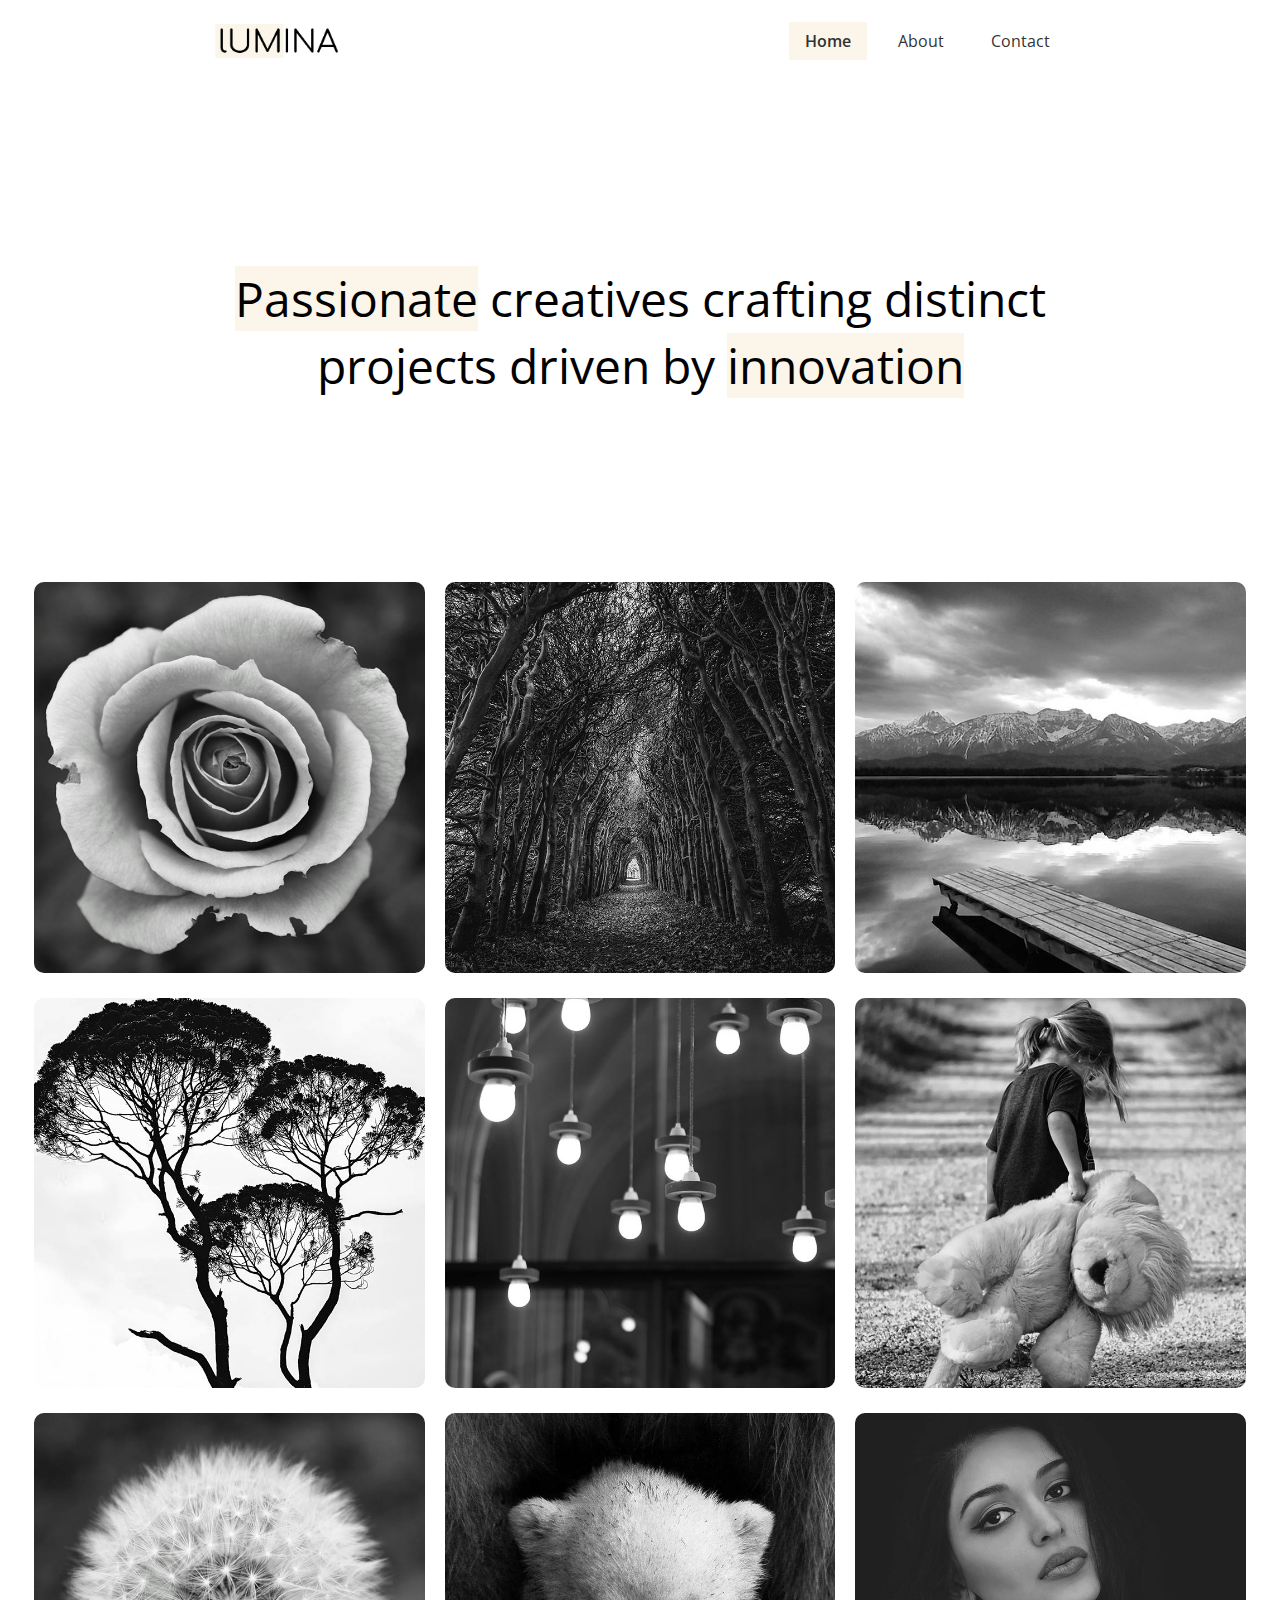
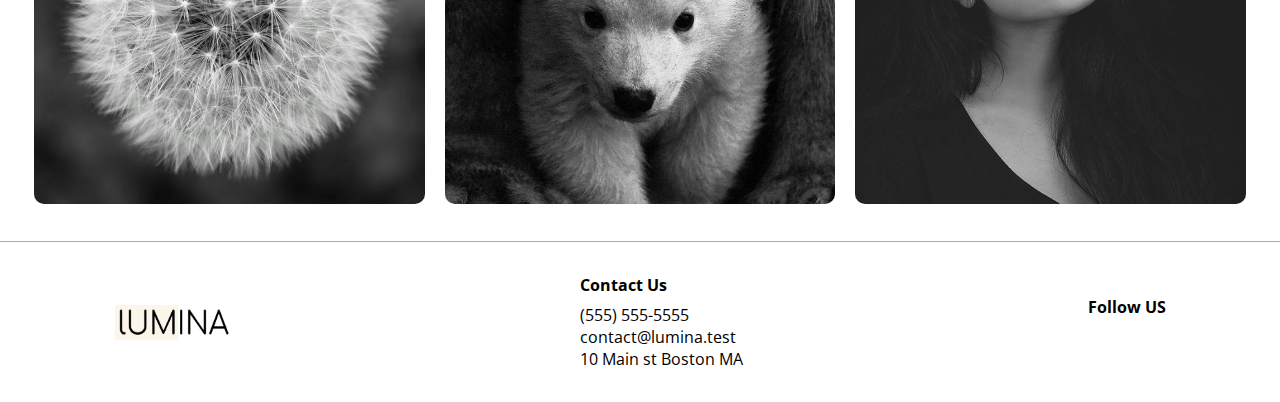
==== index.html @ c8221b19 "Home page upload" ====
<!DOCTYPE html>
<html lang="en">
<head>
  <meta charset="UTF-8">
  <meta name="viewport" content="width=device-width, initial-scale=1.0">
  <link rel="preconnect" href="https://fonts.googleapis.com">
    <link rel="preconnect" href="https://fonts.gstatic.com" crossorigin>
    <link href="https://fonts.googleapis.com/css2?family=Open+Sans:ital,wght@0,300..800;1,300..800&display=swap" rel="stylesheet">
    <link rel="stylesheet" href="https://cdnjs.cloudflare.com/ajax/libs/font-awesome/6.6.0/css/all.min.css" integrity="sha512-Kc323vGBEqzTmouAECnVceyQqyqdsSiqLQISBL29aUW4U/M7pSPA/gEUZQqv1cwx4OnYxTxve5UMg5GT6L4JJg==" crossorigin="anonymous" referrerpolicy="no-referrer" />
  <link rel="stylesheet" href="./css/styles.css">
  <title>Lumina Creative</title>
</head>
<body>
  <!-- header -->
  <header class="header">
    <div class="container container-sm header-flex">
      <img src="./images/logo.png" alt="lumina creatives" class="logo">
      <ul class="main-menu">
        <li><a class="current" href="./index.html">Home</a></li>
        <li><a href="./about.html">About</a></li>
        <li><a href="./contact.html">Contact</a></li>
      </ul>
    </div>
  </header>

  <!-- hero -->
  <section class="hero">
    <div class="container container-sm">
      <h2>
        <span class="bg-primary">Passionate</span> creatives crafting distinct projects driven by <span class="bg-primary">innovation</span>
      </h2>
    </div>
  </section>

  <!-- gallery -->
  <section class="gallery">
     <div class="container container-lg gallery-flex">
      <div class="gallery-item">
        <a href="./images/image1.jpg">
          <img src="./images/portfolio1.jpg" alt="Portfolio item 1">
        </a>
      </div>
      <div class="gallery-item">
        <a href="./images/image2.jpg">
          <img src="./images/portfolio2.jpg" alt="Portfolio item 2">
        </a>
      </div>
      <div class="gallery-item">
        <a href="./images/image3.jpg">
          <img src="./images/portfolio3.jpg" alt="Portfolio item 3">
        </a>
      </div>
      <div class="gallery-item">
        <a href="./images/image4.jpg">
          <img src="./images/portfolio4.jpg" alt="Portfolio item 4">
        </a>
      </div>
      <div class="gallery-item">
        <a href="./images/image5.jpg">
          <img src="./images/portfolio5.jpg" alt="Portfolio item 5">
        </a>
      </div>
      <div class="gallery-item">
        <a href="./images/image6.jpg">
          <img src="./images/portfolio6.jpg" alt="Portfolio item 6">
        </a>
      </div>
      <div class="gallery-item">
        <a href="./images/image7.jpg">
          <img src="./images/portfolio7.jpg" alt="Portfolio item 7">
        </a>
      </div>
      <div class="gallery-item">
        <a href="./images/image8.jpg">
          <img src="./images/portfolio8.jpg" alt="Portfolio item 8">
        </a>
      </div>
      <div class="gallery-item">
        <a href="./images/image9.jpg">
          <img src="./images/portfolio9.jpg" alt="Portfolio item 9">
        </a>
      </div>
     </div>
  </section>

   <!-- footer -->
    <footer class="footer">
      <div class="container footer-flex">
        <img src="images/logo.png" alt="lumina creative">
        <div class="contact">
          <h4>Contact Us</h4>
          <ul>
            <li>(555) 555-5555</li>
            <li>contact@lumina.test</li>
            <li>10 Main st Boston MA</li>
          </ul>
        </div>
        <div class="social">
          <h4>Follow US</h4>
          <a href="#"><i class="fab fa-facebook fa-2x"></i></a>
          <a href="#"><i class="fab fa-twitter fa-2x"></i></a>
          <a href="#"><i class="fab fa-instagram fa-2x"></i></a>
          <a href="#"><i class="fab fa-pinterest fa-2x"></i></a>
          <a href="#"><i class="fab fa-tumblr fa-2x"></i></a>
        </div>
      </div>
    </footer>
</body>
</html>
---- css/styles.css ----
*{
  margin: 0;
  padding: 0;
  box-sizing: border-box;
}

:root{
--primary-color: #fcf5e9;
--container-normal:1100px;
--container-wide:1400px;
--container-narrow:900px;
}

body{
  font-family: 'Open Sans', sans-serif;
}

a{
  text-decoration: none;
  color: #333;
}

ul{
  list-style: none;
}

img{
  max-width: 100%;
}

/* utilities */
.bg-primary{
  background: var(--primary-color);
}

/* container */
.container{
  max-width: var(--container-normal);
  margin: 0 auto;
  padding: 0 1.5rem;
}
.container-lg{
  max-width: var(--container-wide);
}
.container-sm{
  max-width:var(--container-narrow);
}

/* header */
.header{
  margin: 1.5rem auto;
}
.header .logo{
  width: 130px;
}
.header .header-flex{
  display: flex;
  justify-content: space-between;
  align-items: center;
}
.header .main-menu{
  display: flex;
  gap: 15px;
}
.header .main-menu a{
  padding: .5rem 1rem;
  border-radius: 2px;
}
.header .main-menu a:hover{
  background: var(--primary-color);
}
.current{
  background: var(--primary-color);
  font-weight: 600;
}

/* Hero */
.hero{
  height: 500px;
  display: flex;
  justify-content: center;
  align-items: center;
  text-align: center;
}
.hero h2{
  font-size: 3rem;
  line-height: 1.4;
  font-weight: normal;
}

/* gallery */
.gallery-flex{
  display: flex;
  justify-content: center;
  flex-wrap: wrap;
  gap: 20px;
}
.gallery-item{
  width: calc(33.3333% - 20px);
  border-radius: 10px;
}
.gallery-item img{
  border-radius: 10px;
}
.gallery-item:hover{
  opacity: 0.9;
}

/* footer */
.footer{
  border-top: 1px solid #aaa;
  padding: 2rem 1.5rem;
  margin-top: 2rem;
}
.footer-flex{
  display: flex;
  justify-content: space-between;
  align-items: center;
}
.footer img{
  width: 120px;
  height: 35px;
}
.footer h4{
  font-size: 1rem;
  margin-bottom: 0.5rem;
}
.footer a{
  margin: 0.2rem;
}

/* media queries */
@media (max-width:768px) {
  .header-flex, .footer-flex{
    flex-direction: column;
    gap: 1.5rem;
  }

  .hero{
    height: 300px;
  }
  .hero h2{
    font-size: 1.8rem;
  }

  .gallery-item{
    width: calc(50% - 20px);
  }

   .footer-flex{
    text-align: center;
   }
}
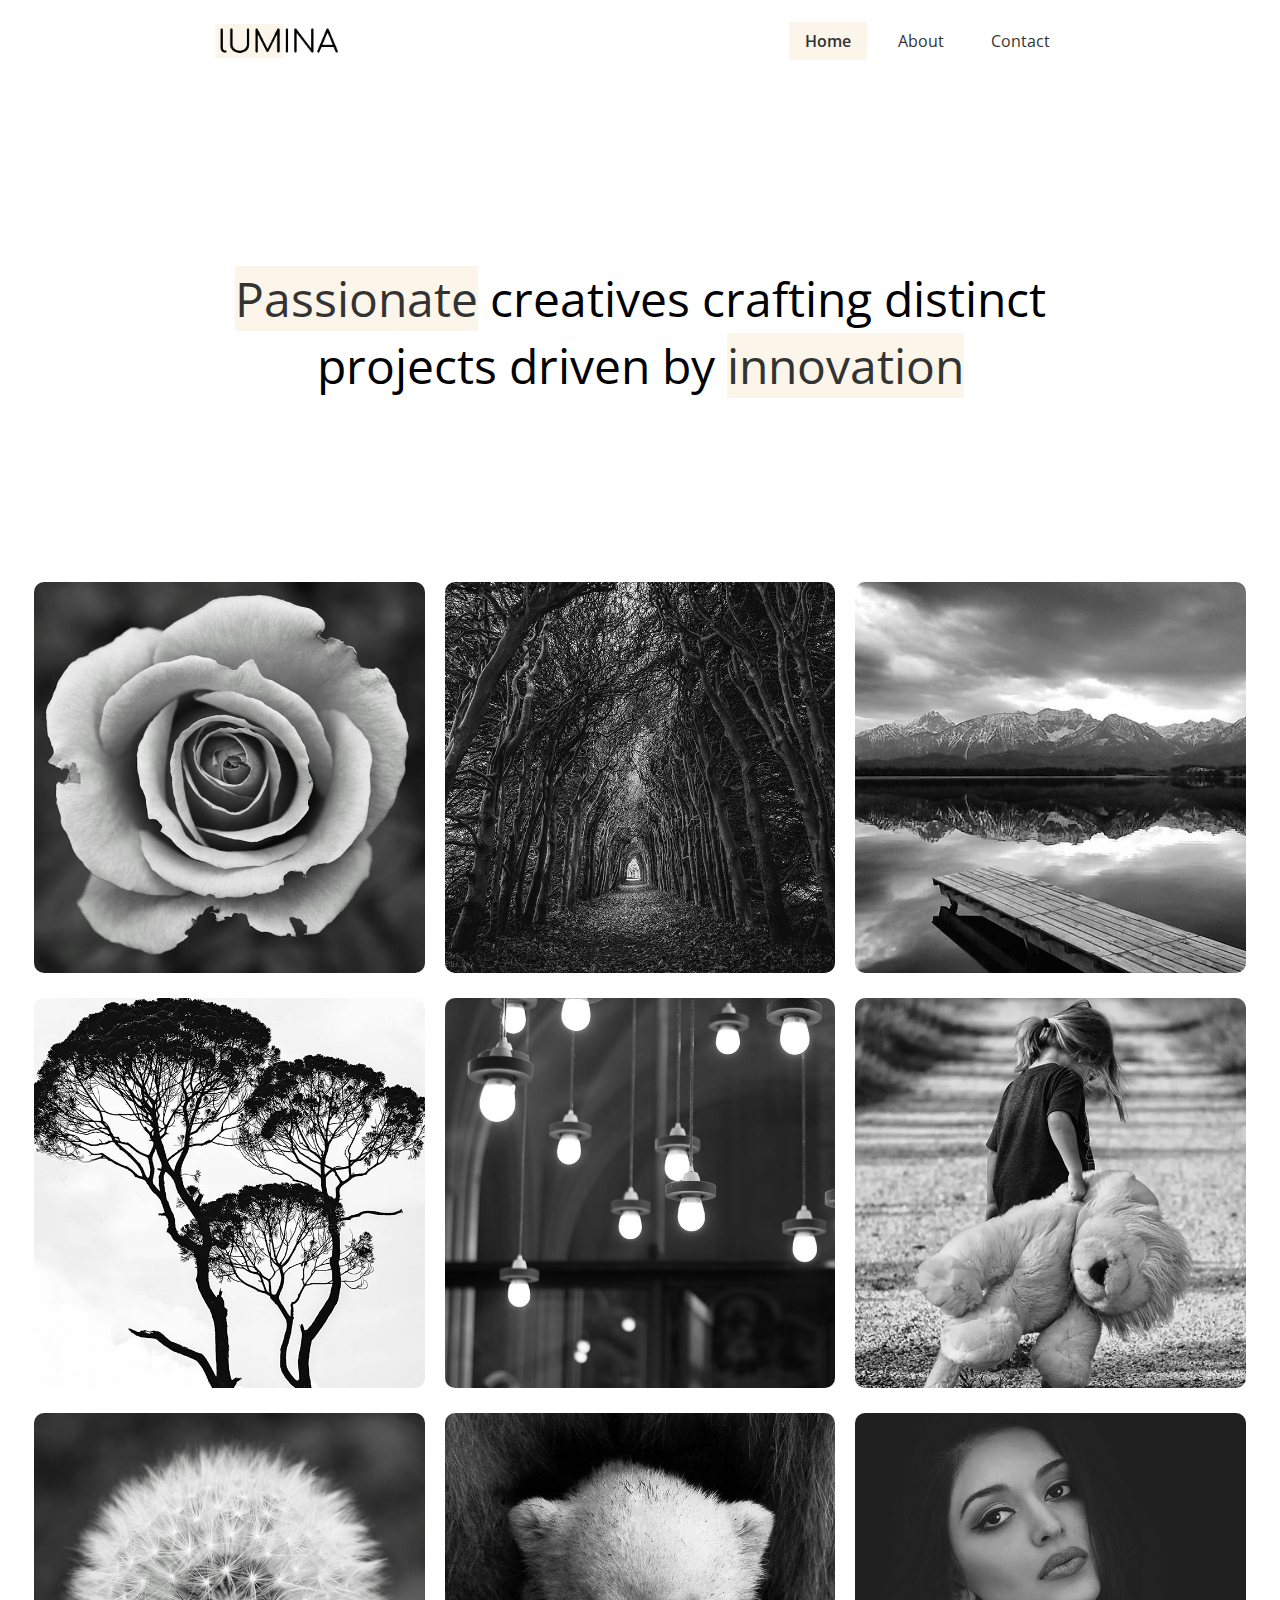
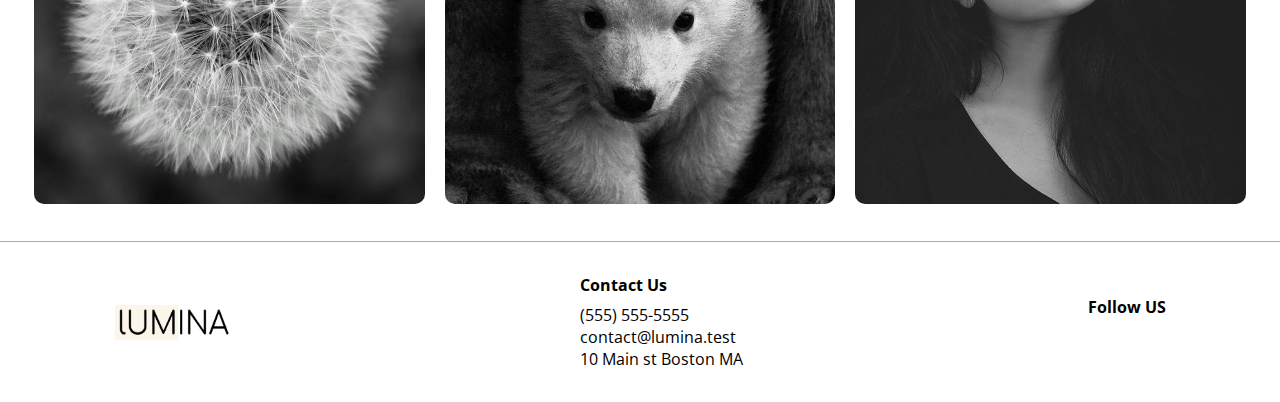
==== commit f021d795: "contact form" ====
--- a/index.html
+++ b/index.html
@@ -16,7 +16,7 @@
     <div class="container container-sm header-flex">
       <img src="./images/logo.png" alt="lumina creatives" class="logo">
       <ul class="main-menu">
-        <li><a class="current" href="./index.html">Home</a></li>
+        <li><a class="current" href="/">Home</a></li>
         <li><a href="./about.html">About</a></li>
         <li><a href="./contact.html">Contact</a></li>
       </ul>
@@ -87,7 +87,7 @@
     <footer class="footer">
       <div class="container footer-flex">
         <img src="images/logo.png" alt="lumina creative">
-        <div class="contact">
+        <div>
           <h4>Contact Us</h4>
           <ul>
             <li>(555) 555-5555</li>
@@ -95,7 +95,7 @@
             <li>10 Main st Boston MA</li>
           </ul>
         </div>
-        <div class="social">
+        <div>
           <h4>Follow US</h4>
           <a href="#"><i class="fab fa-facebook fa-2x"></i></a>
           <a href="#"><i class="fab fa-twitter fa-2x"></i></a>
--- a/css/styles.css
+++ b/css/styles.css
@@ -6,6 +6,7 @@
 
 :root{
 --primary-color: #fcf5e9;
+--bg-dark:#333;
 --container-normal:1100px;
 --container-wide:1400px;
 --container-narrow:900px;
@@ -31,6 +32,19 @@
 /* utilities */
 .bg-primary{
   background: var(--primary-color);
+  color: #333;
+}
+.bg-secondary{
+  background: var(--bg-dark);
+  color: #fff;
+}
+.bg-secondary .bg-primary{
+  padding: 0 0.3rem;
+}
+.section-heading{
+  font-size: 1.6rem;
+  text-align: center;
+  margin-bottom: 40px;
 }
 
 /* container */
@@ -129,9 +143,41 @@
   margin: 0.2rem;
 }
 
+
+/* about page */
+/* services */
+.services{
+  padding: 3rem 0 4rem;
+}
+.services-flex{
+  display: flex;
+  gap: 2rem;
+}
+.service-item h4{
+  font-size: 1.1rem;
+  margin-bottom: 0.7rem;
+}
+
+
+/* team */
+.team{
+  padding: 3rem 0 4rem;
+}
+.team-flex{
+  display: flex;
+  gap: 1.4rem;
+}
+.team img{
+  border-radius: 10px;
+}
+
+
 /* media queries */
 @media (max-width:768px) {
-  .header-flex, .footer-flex{
+  .header .header-flex,
+  .footer .footer-flex, 
+  .services .services-flex,
+  .team .team-flex{
     flex-direction: column;
     gap: 1.5rem;
   }
